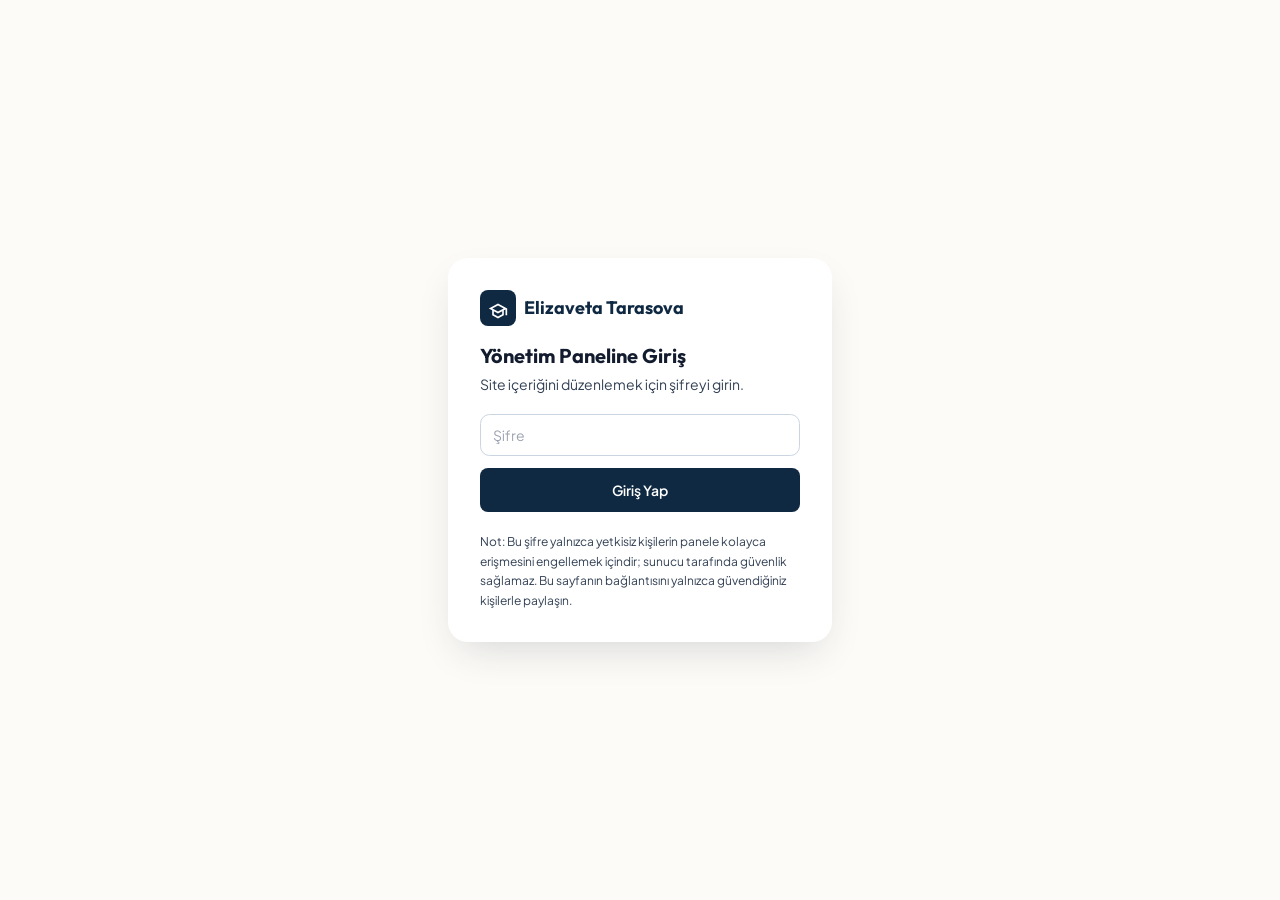
==== admin.html @ 0aad36e3 "update" ====
<!DOCTYPE html>
<html lang="tr"><head><meta charset="utf-8"/><meta http-equiv="Content-Security-Policy" content="default-src 'self'; script-src 'self'; style-src 'self'; img-src 'self'; font-src 'self'; connect-src 'self'; form-action 'self'; base-uri 'self'; object-src 'none';"/><meta content="width=device-width, initial-scale=1.0, viewport-fit=cover" name="viewport"/><title>Elizaveta Tarasova — Yönetim Paneli</title>
<meta name="robots" content="noindex, nofollow"/>
<link rel="icon" href="assets/favicon/favicon.svg" type="image/svg+xml"/><link rel="icon" href="assets/favicon/favicon.ico" sizes="any"/><link rel="apple-touch-icon" href="assets/favicon/apple-touch-icon.png"/>
<link rel="stylesheet" href="assets/css/fonts.css"/>
<link rel="stylesheet" href="assets/css/tailwind-admin.css"/>
<link rel="stylesheet" href="assets/css/admin.css?v=20260917a"/>
</head>
<body>

<!-- ===================== LOGIN SCREEN ===================== -->
<div id="login-screen" class="min-h-screen flex items-center justify-center px-4 py-10">
  <div class="w-full max-w-sm bg-white rounded-2xl shadow-[0_16px_40px_-12px_rgba(15,41,66,0.18)] p-6 sm:p-8">
    <div class="flex items-center gap-2 mb-1">
      <div class="w-9 h-9 rounded-lg bg-primary flex items-center justify-center shrink-0">
        <span class="text-white text-[20px]"><svg fill="currentColor" class="icon-inline" xmlns="http://www.w3.org/2000/svg" height="20" viewBox="0 -960 960 960" width="20"><path d="M480-120 200-272v-240L40-600l440-240 440 240v320h-80v-276l-80 44v240L480-120Zm0-332 274-148-274-148-274 148 274 148Zm0 241 200-108v-151L480-360 280-470v151l200 108Zm0-241Zm0 90Zm0 0Z"/></svg></span>
      </div>
      <span class="font-display font-bold text-lg text-primary truncate">Elizaveta Tarasova</span>
    </div>
    <h1 class="font-display font-bold text-xl text-ink mt-4">Yönetim Paneline Giriş</h1>
    <p class="text-sm text-muted mt-1">Site içeriğini düzenlemek için şifreyi girin.</p>
    <form id="login-form" class="mt-5 flex flex-col gap-3">
      <input id="login-password" type="password" class="field-input" placeholder="Şifre" autocomplete="current-password" required/>
      <p id="login-error" hidden class="text-sm text-danger">Şifre hatalı. Lütfen tekrar deneyin.</p>
      <button type="submit" class="w-full bg-primary hover:bg-primary-container text-white font-semibold text-sm py-3 rounded-lg transition-colors">Giriş Yap</button>
    </form>
    <p class="text-xs text-muted mt-5 leading-relaxed">Not: Bu şifre yalnızca yetkisiz kişilerin panele kolayca erişmesini engellemek içindir; sunucu tarafında güvenlik sağlamaz. Bu sayfanın bağlantısını yalnızca güvendiğiniz kişilerle paylaşın.</p>
  </div>
</div>

<!-- ===================== ADMIN APP ===================== -->
<div id="admin-app" hidden class="min-h-screen flex flex-col">

  <!-- Top bar -->
  <header class="sticky top-0 z-30 bg-white border-b border-outline/60 shadow-sm">
    <div class="max-w-[1400px] mx-auto px-3 sm:px-6 py-3 flex flex-wrap items-center gap-3 justify-between">
      <div class="flex items-center gap-2 min-w-0">
        <div class="w-8 h-8 rounded-lg bg-primary flex items-center justify-center shrink-0">
          <span class="text-white text-[18px]"><svg fill="currentColor" class="icon-inline" xmlns="http://www.w3.org/2000/svg" height="18" viewBox="0 -960 960 960" width="18"><path d="M480-120 200-272v-240L40-600l440-240 440 240v320h-80v-276l-80 44v240L480-120Zm0-332 274-148-274-148-274 148 274 148Zm0 241 200-108v-151L480-360 280-470v151l200 108Zm0-241Zm0 90Zm0 0Z"/></svg></span>
        </div>
        <div class="min-w-0">
          <p class="font-display font-bold text-sm sm:text-base text-primary leading-tight truncate">Elizaveta Tarasova</p>
          <p class="text-[11px] sm:text-xs text-muted leading-tight truncate">İçerik Yönetim Paneli</p>
        </div>
      </div>

      <div class="flex items-center gap-2 flex-wrap justify-end">
        <div id="lang-tabs" class="inline-flex items-center bg-subtle p-1 rounded-full shrink-0">
          <button class="lang-tab px-3 py-1.5 rounded-full text-xs font-bold transition-colors" data-lang="en">EN</button>
          <button class="lang-tab px-3 py-1.5 rounded-full text-xs font-bold transition-colors" data-lang="tr">TR</button>
          <button class="lang-tab px-3 py-1.5 rounded-full text-xs font-bold transition-colors" data-lang="ru">RU</button>
        </div>
        <a href="index.html" target="_blank" aria-label="Siteyi görüntüle" class="inline-flex items-center gap-1 bg-subtle hover:bg-outline/40 text-primary text-xs font-semibold px-3 py-2 rounded-lg transition-colors whitespace-nowrap">
          <span class="text-[16px]"><svg fill="currentColor" class="icon-inline" xmlns="http://www.w3.org/2000/svg" height="16" viewBox="0 -960 960 960" width="16"><path d="M200-120q-33 0-56.5-23.5T120-200v-560q0-33 23.5-56.5T200-840h280v80H200v560h560v-280h80v280q0 33-23.5 56.5T760-120H200Zm188-212-56-56 372-372H560v-80h280v280h-80v-144L388-332Z"/></svg></span><span class="hidden sm:inline">Siteyi Görüntüle</span>
        </a>
        <button id="btn-logout" aria-label="Çıkış yap" class="inline-flex items-center gap-1 bg-subtle hover:bg-outline/40 text-primary text-xs font-semibold px-3 py-2 rounded-lg transition-colors whitespace-nowrap">
          <span class="text-[16px]"><svg fill="currentColor" class="icon-inline" xmlns="http://www.w3.org/2000/svg" height="16" viewBox="0 -960 960 960" width="16"><path d="M200-120q-33 0-56.5-23.5T120-200v-560q0-33 23.5-56.5T200-840h280v80H200v560h280v80H200Zm440-160-55-58 102-102H360v-80h327L585-622l55-58 200 200-200 200Z"/></svg></span><span class="hidden sm:inline">Çıkış</span>
        </button>
      </div>
    </div>
    <div class="max-w-[1400px] mx-auto px-3 sm:px-6 pb-3 flex flex-wrap items-center gap-2 justify-between">
      <p id="save-status" class="text-xs text-secondary-tint-text flex items-center gap-1">
        <span class="text-[15px]"><svg fill="currentColor" class="icon-inline" xmlns="http://www.w3.org/2000/svg" height="15" viewBox="0 -960 960 960" width="15"><path d="m424-296 282-282-56-56-226 226-114-114-56 56 170 170Zm56 216q-83 0-156-31.5T197-197q-54-54-85.5-127T80-480q0-83 31.5-156T197-763q54-54 127-85.5T480-880q83 0 156 31.5T763-763q54 54 85.5 127T880-480q0 83-31.5 156T763-197q-54 54-127 85.5T480-80Zm0-80q134 0 227-93t93-227q0-134-93-227t-227-93q-134 0-227 93t-93 227q0 134 93 227t227 93Zm0-320Z"/></svg></span>
        <span>Tüm değişiklikler kaydedildi</span>
      </p>
      <div class="flex flex-wrap items-center gap-2">
        <button id="btn-export" class="inline-flex items-center gap-1 bg-white border border-outline hover:bg-subtle text-ink text-xs font-semibold px-3 py-2 rounded-lg transition-colors whitespace-nowrap">
          <span class="text-[16px]"><svg fill="currentColor" class="icon-inline" xmlns="http://www.w3.org/2000/svg" height="16" viewBox="0 -960 960 960" width="16"><path d="M480-320 280-520l56-58 104 104v-326h80v326l104-104 56 58-200 200ZM240-160q-33 0-56.5-23.5T160-240v-120h80v120h480v-120h80v120q0 33-23.5 56.5T720-160H240Z"/></svg></span>content.json İndir
        </button>
        <label class="inline-flex items-center gap-1 bg-white border border-outline hover:bg-subtle text-ink text-xs font-semibold px-3 py-2 rounded-lg transition-colors cursor-pointer whitespace-nowrap">
          <span class="text-[16px]"><svg fill="currentColor" class="icon-inline" xmlns="http://www.w3.org/2000/svg" height="16" viewBox="0 -960 960 960" width="16"><path d="M440-320v-326L336-542l-56-58 200-200 200 200-56 58-104-104v326h-80ZM240-160q-33 0-56.5-23.5T160-240v-120h80v120h480v-120h80v120q0 33-23.5 56.5T720-160H240Z"/></svg></span>İçe Aktar
          <input id="import-file-input" type="file" accept="application/json" class="hidden"/>
        </label>
        <button id="btn-reset" class="inline-flex items-center gap-1 bg-white border border-danger/40 hover:bg-danger-tint text-danger text-xs font-semibold px-3 py-2 rounded-lg transition-colors whitespace-nowrap">
          <span class="text-[16px]"><svg fill="currentColor" class="icon-inline" xmlns="http://www.w3.org/2000/svg" height="16" viewBox="0 -960 960 960" width="16"><path d="M440-122q-121-15-200.5-105.5T160-440q0-66 26-126.5T260-672l57 57q-38 34-57.5 79T240-440q0 88 56 155.5T440-202v80Zm80 0v-80q87-16 143.5-83T720-440q0-100-70-170t-170-70h-3l44 44-56 56-140-140 140-140 56 56-44 44h3q134 0 227 93t93 227q0 121-79.5 211.5T520-122Z"/></svg></span>Bu Dili Sıfırla
        </button>
      </div>
    </div>
  </header>

  <div class="flex-1 max-w-[1400px] w-full mx-auto flex flex-col lg:flex-row gap-4 px-3 sm:px-6 py-4">

    <!-- Sidebar / section nav -->
    <nav id="section-nav" class="lg:w-64 shrink-0 flex lg:flex-col gap-1 overflow-x-auto lg:overflow-visible pb-2 lg:pb-0 -mx-1 px-1 lg:mx-0 lg:px-0"></nav>

    <!-- Form area -->
    <main class="flex-1 min-w-0 flex flex-col gap-4">
      <div class="bg-white rounded-2xl shadow-sm border border-outline/50 p-4 sm:p-6">
        <h2 id="section-title" class="font-display font-bold text-lg text-primary">—</h2>
        <p id="section-hint" class="text-xs text-muted mt-1">Aşağıdaki alanları düzenleyin. Değişiklikler otomatik olarak kaydedilir.</p>
        <div id="fields-container" class="mt-5 grid grid-cols-1 sm:grid-cols-2 gap-4"></div>
      </div>
    </main>
  </div>

  <footer class="text-center text-xs text-muted py-6 px-4">
    Elizaveta Tarasova Yönetim Paneli · Değişiklikler bu tarayıcıda saklanır. Kalıcı olarak yayınlamak için "content.json İndir" ile dosyayı indirip sitenizin barındığı yere yükleyin.
  </footer>
</div>

<script src="content-data.js?v=20260917a"></script>
<script src="site-i18n.js?v=20260917a"></script>
<script src="assets/js/admin.js?v=20260917a" defer></script>
</body>
</html>
---- assets/css/fonts.css ----
/* Self-hosted Google Fonts: Outfit + Plus Jakarta Sans (variable fonts) */

@font-face {
  font-family: 'Outfit';
  font-style: normal;
  font-weight: 600 700;
  font-display: swap;
  src: url('../fonts/QGYvz_MVcBeNP4NJuktqQ4E.woff2') format('woff2');
  unicode-range: U+0100-02BA, U+02BD-02C5, U+02C7-02CC, U+02CE-02D7, U+02DD-02FF, U+0304, U+0308, U+0329, U+1D00-1DBF, U+1E00-1E9F, U+1EF2-1EFF, U+2020, U+20A0-20AB, U+20AD-20C0, U+2113, U+2C60-2C7F, U+A720-A7FF;
}
@font-face {
  font-family: 'Outfit';
  font-style: normal;
  font-weight: 600 700;
  font-display: swap;
  src: url('../fonts/QGYvz_MVcBeNP4NJtEtq.woff2') format('woff2');
  unicode-range: U+0000-00FF, U+0131, U+0152-0153, U+02BB-02BC, U+02C6, U+02DA, U+02DC, U+2000-206F, U+2074, U+2122, U+2191, U+2193, U+2212, U+2215, U+FEFF, U+FFFD;
}

@font-face {
  font-family: 'Plus Jakarta Sans';
  font-style: normal;
  font-weight: 400 700;
  font-display: swap;
  src: url('../fonts/LDIoaomQNQcsA88c7O9yZ4KMCoOg4Ko70yyygA.woff2') format('woff2');
  unicode-range: U+0460-052F, U+1C80-1C88, U+20B4, U+2DE0-2DFF, U+A640-A69F, U+FE2E-FE2F;
}
@font-face {
  font-family: 'Plus Jakarta Sans';
  font-style: normal;
  font-weight: 400 700;
  font-display: swap;
  src: url('../fonts/LDIoaomQNQcsA88c7O9yZ4KMCoOg4Ko50yyygA.woff2') format('woff2');
  unicode-range: U+0102-0103, U+0110-0111, U+0128-0129, U+0168-0169, U+01A0-01A1, U+01AF-01B0, U+0300-0301, U+0303-0304, U+0308-0309, U+0323, U+0329, U+1EA0-1EF9, U+20AB;
}
@font-face {
  font-family: 'Plus Jakarta Sans';
  font-style: normal;
  font-weight: 400 700;
  font-display: swap;
  src: url('../fonts/LDIoaomQNQcsA88c7O9yZ4KMCoOg4Ko40yyygA.woff2') format('woff2');
  unicode-range: U+0100-02BA, U+02BD-02C5, U+02C7-02CC, U+02CE-02D7, U+02DD-02FF, U+0304, U+0308, U+0329, U+1D00-1DBF, U+1E00-1E9F, U+1EF2-1EFF, U+2020, U+20A0-20AB, U+20AD-20C0, U+2113, U+2C60-2C7F, U+A720-A7FF;
}
@font-face {
  font-family: 'Plus Jakarta Sans';
  font-style: normal;
  font-weight: 400 700;
  font-display: swap;
  src: url('../fonts/LDIoaomQNQcsA88c7O9yZ4KMCoOg4Ko20yw.woff2') format('woff2');
  unicode-range: U+0000-00FF, U+0131, U+0152-0153, U+02BB-02BC, U+02C6, U+02DA, U+02DC, U+2000-206F, U+2074, U+2122, U+2191, U+2193, U+2212, U+2215, U+FEFF, U+FFFD;
}
---- assets/css/admin.css ----
/* Shared by every inline <svg> icon in this page (was a repeated inline style="..."). */
.icon-inline { display: inline-block; vertical-align: middle; }

html, body { margin:0; padding:0; max-width:100%; overflow-x:hidden; background:#FDFBF7; }
* { min-width: 0; box-sizing: border-box; }
body { font-family: 'Plus Jakarta Sans', sans-serif; color:#131B2E; }
h1,h2,h3,h4,label,button,input,select,textarea,p,span,a { overflow-wrap: break-word; }
::-webkit-scrollbar { width: 8px; height: 8px; }
::-webkit-scrollbar-thumb { background: #CBD5E1; border-radius: 8px; }
.field-input {
  width: 100%; padding: 0.6rem 0.75rem; border-radius: 0.6rem;
  border: 1.5px solid #CBD5E1; background: #fff; color: #131B2E;
  font-family: 'Plus Jakarta Sans', sans-serif; font-size: 14px; outline: none;
}
.field-input:focus { border-color: #0E7490; box-shadow: 0 0 0 3px rgba(14,116,144,0.15); }
.sidebar-btn.active { background: #0F2942; color: #fff; }
.sidebar-btn { color: #334155; }
.lang-tab.active { background: #0F2942; color: #fff; }
[hidden] { display: none !important; }

/* Repeatable list editor (FAQ items) */
.faq-list-wrap { margin-top: 0.5rem; padding-top: 1rem; border-top: 1px solid #E2E8F0; }
.faq-list { display: flex; flex-direction: column; gap: 0.75rem; }
.faq-card { padding: 0.85rem 1rem; border-radius: 0.75rem; background: #F1F5F9; display: flex; flex-direction: column; gap: 0.6rem; }
.faq-item-badge { font-size: 11px; font-weight: 700; text-transform: uppercase; letter-spacing: 0.05em; color: #334155; }
.faq-list-note { font-size: 11px; color: #64748B; margin-top: -0.25rem; }

.faq-delete-btn {
  display: inline-flex; align-items: center; gap: 0.3rem;
  padding: 0.4rem 0.7rem; border-radius: 0.5rem; border: none;
  background: transparent; color: #BA1A1A;
  font-family: 'Plus Jakarta Sans', sans-serif; font-size: 12px; font-weight: 600;
  cursor: pointer; transition: background-color .15s;
}
.faq-delete-btn:hover { background: #FFDAD6; }
.faq-delete-btn svg { width: 15px; height: 15px; flex-shrink: 0; }

.faq-add-btn {
  display: inline-flex; align-items: center; gap: 0.4rem;
  padding: 0.55rem 0.9rem; border-radius: 0.6rem; border: none;
  background: #2F7D5B; color: #fff;
  font-family: 'Plus Jakarta Sans', sans-serif; font-size: 12px; font-weight: 700;
  cursor: pointer; white-space: nowrap; transition: background-color .15s;
}
.faq-add-btn:hover { background: #256449; }
.faq-add-btn svg { width: 16px; height: 16px; flex-shrink: 0; }
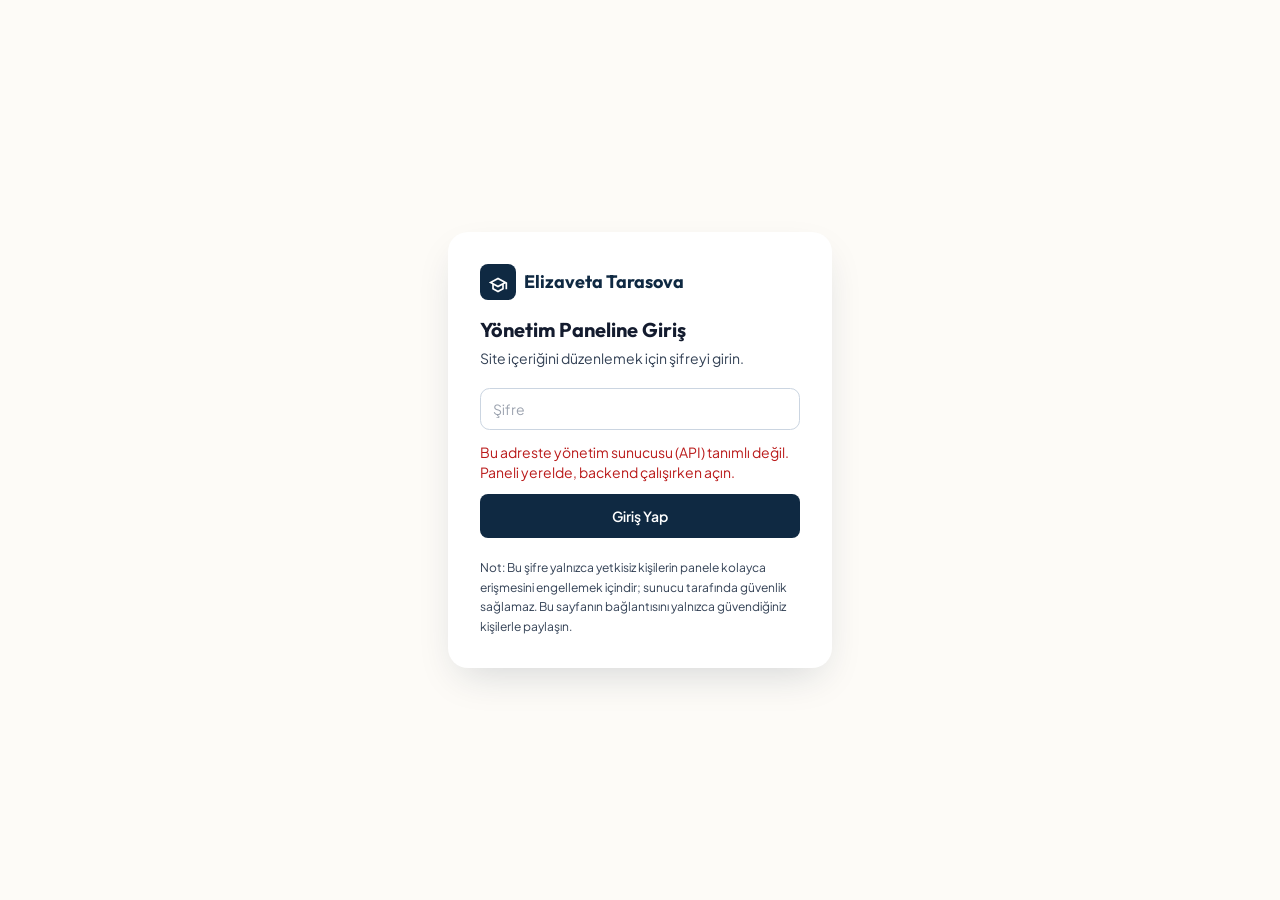
==== commit 0b4d331d: "update back" ====
--- a/admin.html
+++ b/admin.html
@@ -1,10 +1,10 @@
 <!DOCTYPE html>
-<html lang="tr"><head><meta charset="utf-8"/><meta http-equiv="Content-Security-Policy" content="default-src 'self'; script-src 'self'; style-src 'self'; img-src 'self'; font-src 'self'; connect-src 'self'; form-action 'self'; base-uri 'self'; object-src 'none';"/><meta content="width=device-width, initial-scale=1.0, viewport-fit=cover" name="viewport"/><title>Elizaveta Tarasova — Yönetim Paneli</title>
+<html lang="tr"><head><meta charset="utf-8"/><meta http-equiv="Content-Security-Policy" content="default-src 'self'; script-src 'self'; style-src 'self'; img-src 'self'; font-src 'self'; connect-src 'self' http://localhost:5080; form-action 'self'; base-uri 'self'; object-src 'none';"/><meta content="width=device-width, initial-scale=1.0, viewport-fit=cover" name="viewport"/><title>Elizaveta Tarasova — Yönetim Paneli</title>
 <meta name="robots" content="noindex, nofollow"/>
 <link rel="icon" href="assets/favicon/favicon.svg" type="image/svg+xml"/><link rel="icon" href="assets/favicon/favicon.ico" sizes="any"/><link rel="apple-touch-icon" href="assets/favicon/apple-touch-icon.png"/>
 <link rel="stylesheet" href="assets/css/fonts.css"/>
 <link rel="stylesheet" href="assets/css/tailwind-admin.css"/>
-<link rel="stylesheet" href="assets/css/admin.css?v=20260917a"/>
+<link rel="stylesheet" href="assets/css/admin.css?v=20260921a"/>
 </head>
 <body>
 
@@ -98,8 +98,8 @@
   </footer>
 </div>
 
-<script src="content-data.js?v=20260917a"></script>
-<script src="site-i18n.js?v=20260917a"></script>
-<script src="assets/js/admin.js?v=20260917a" defer></script>
+<script src="assets/js/config.js?v=20260921a"></script><script src="content-data.js?v=20260921a"></script>
+<script src="site-i18n.js?v=20260921a"></script>
+<script src="assets/js/admin.js?v=20260921a" defer></script>
 </body>
 </html>
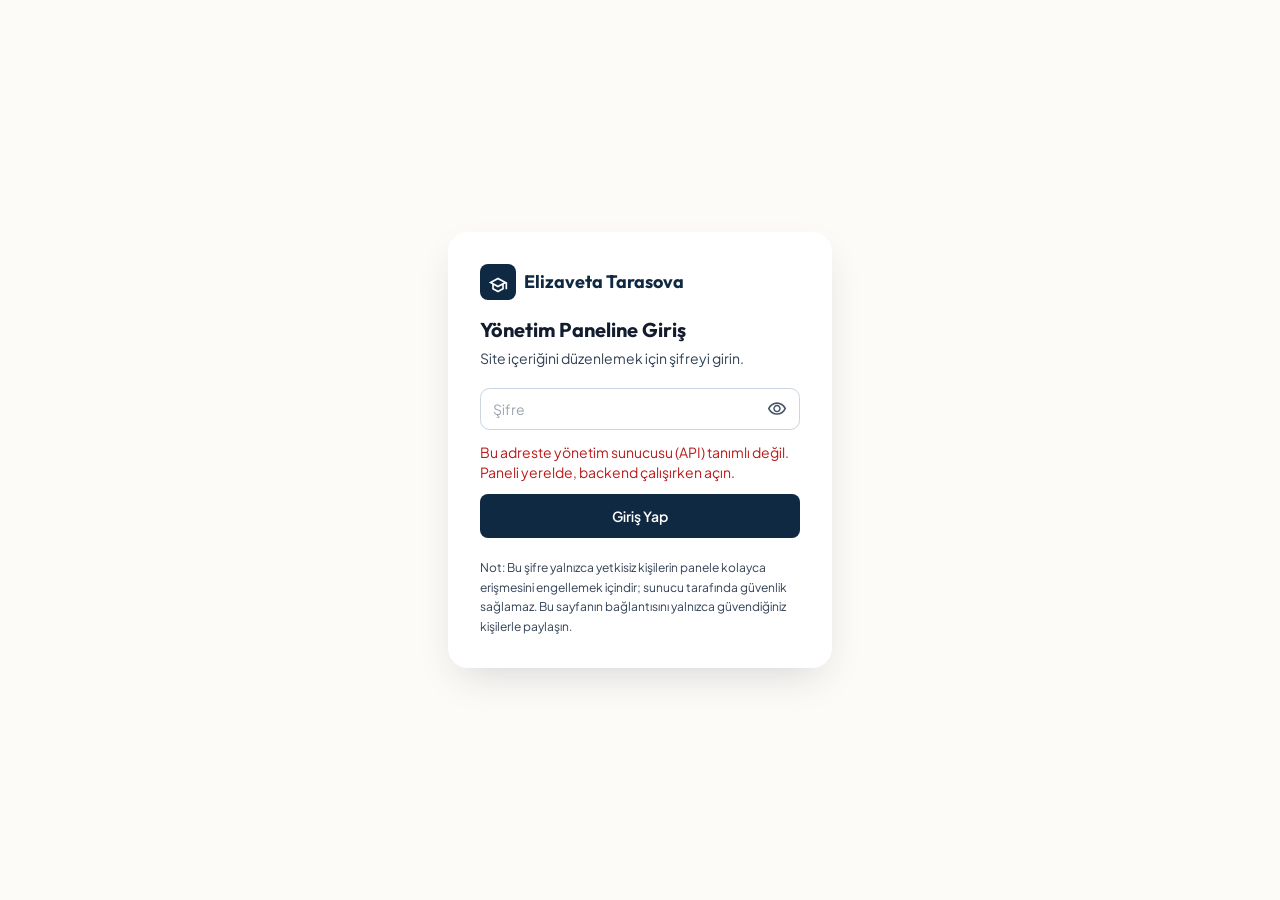
==== commit a6a837f5: "update back 2" ====
--- a/admin.html
+++ b/admin.html
@@ -4,7 +4,7 @@
 <link rel="icon" href="assets/favicon/favicon.svg" type="image/svg+xml"/><link rel="icon" href="assets/favicon/favicon.ico" sizes="any"/><link rel="apple-touch-icon" href="assets/favicon/apple-touch-icon.png"/>
 <link rel="stylesheet" href="assets/css/fonts.css"/>
 <link rel="stylesheet" href="assets/css/tailwind-admin.css"/>
-<link rel="stylesheet" href="assets/css/admin.css?v=20260921a"/>
+<link rel="stylesheet" href="assets/css/admin.css?v=20260922c"/>
 </head>
 <body>
 
@@ -98,8 +98,8 @@
   </footer>
 </div>
 
-<script src="assets/js/config.js?v=20260921a"></script><script src="content-data.js?v=20260921a"></script>
-<script src="site-i18n.js?v=20260921a"></script>
-<script src="assets/js/admin.js?v=20260921a" defer></script>
+<script src="assets/js/config.js?v=20260922c"></script><script src="content-data.js?v=20260922c"></script>
+<script src="site-i18n.js?v=20260922c"></script>
+<script src="assets/js/admin.js?v=20260922c" defer></script>
 </body>
 </html>
--- a/assets/css/admin.css
+++ b/assets/css/admin.css
@@ -44,3 +44,43 @@
 }
 .faq-add-btn:hover { background: #256449; }
 .faq-add-btn svg { width: 16px; height: 16px; flex-shrink: 0; }
+
+/* --- Form başvuruları (contact submissions) + şifre değiştir --- */
+.contact-list { display: flex; flex-direction: column; gap: 0.75rem; }
+.contact-empty { padding: 1.5rem 1rem; text-align: center; font-size: 13px; color: #64748B; background: #F1F5F9; border-radius: 0.75rem; }
+.contact-card { padding: 0.9rem 1rem; border-radius: 0.75rem; background: #F1F5F9; border-left: 4px solid transparent; display: flex; flex-direction: column; gap: 0.5rem; }
+.contact-card.is-unread { background: #ECFEFF; border-left-color: #0E7490; }
+.contact-card-head { display: flex; align-items: center; justify-content: space-between; gap: 0.5rem; flex-wrap: wrap; }
+.contact-name { font-size: 15px; font-weight: 700; color: #0F172A; }
+.contact-card.is-unread .contact-name { font-weight: 800; }
+.contact-new-badge { display: inline-block; margin-left: 0.5rem; padding: 0.1rem 0.5rem; border-radius: 9999px; background: #0E7490; color: #fff; font-size: 10px; font-weight: 700; letter-spacing: 0.04em; text-transform: uppercase; vertical-align: middle; }
+.contact-date { font-size: 11px; color: #64748B; }
+.contact-fields { display: grid; grid-template-columns: 1fr; gap: 0.35rem 1rem; font-size: 13px; color: #334155; }
+@media (min-width: 640px) { .contact-fields { grid-template-columns: 1fr 1fr; } }
+.contact-fields dt { font-size: 10px; font-weight: 700; text-transform: uppercase; letter-spacing: 0.05em; color: #64748B; }
+.contact-fields dd { margin: 0; overflow-wrap: anywhere; }
+.contact-fields a { color: #0E7490; text-decoration: underline; }
+.contact-message { grid-column: 1 / -1; white-space: pre-wrap; }
+.contact-actions { display: flex; gap: 0.5rem; flex-wrap: wrap; justify-content: flex-end; }
+.contact-read-btn { padding: 0.4rem 0.7rem; border-radius: 0.5rem; border: 1px solid #CBD5E1; background: #fff; color: #0F172A; font-family: 'Plus Jakarta Sans', sans-serif; font-size: 12px; font-weight: 600; cursor: pointer; }
+.contact-read-btn:hover { background: #E2E8F0; }
+.pw-form { display: flex; flex-direction: column; gap: 0.9rem; max-width: 26rem; }
+.pw-form label { font-size: 11px; font-weight: 700; text-transform: uppercase; letter-spacing: 0.05em; color: #475569; }
+.pw-message { font-size: 13px; padding: 0.6rem 0.8rem; border-radius: 0.5rem; }
+.pw-message.is-error { background: #FFDAD6; color: #93000A; }
+.pw-message.is-success { background: #D8F3E4; color: #14532D; }
+.pw-form .faq-add-btn { align-self: flex-start; }
+
+/* --- Şifre göster/gizle butonu --- */
+.pw-field { position: relative; display: block; width: 100%; }
+.pw-field .field-input { padding-right: 2.9rem; }
+.pw-toggle {
+  position: absolute; top: 50%; right: 0.3rem; transform: translateY(-50%);
+  width: 2.25rem; height: 2.25rem; padding: 0; border: none; border-radius: 0.5rem;
+  display: inline-flex; align-items: center; justify-content: center;
+  background: transparent; color: #475569; cursor: pointer;
+  transition: color .15s, background-color .15s;
+}
+.pw-toggle:hover { color: #0E7490; background: #F1F5F9; }
+.pw-toggle:focus-visible { outline: 2px solid #0E7490; outline-offset: 1px; }
+.pw-toggle svg { width: 20px; height: 20px; }
